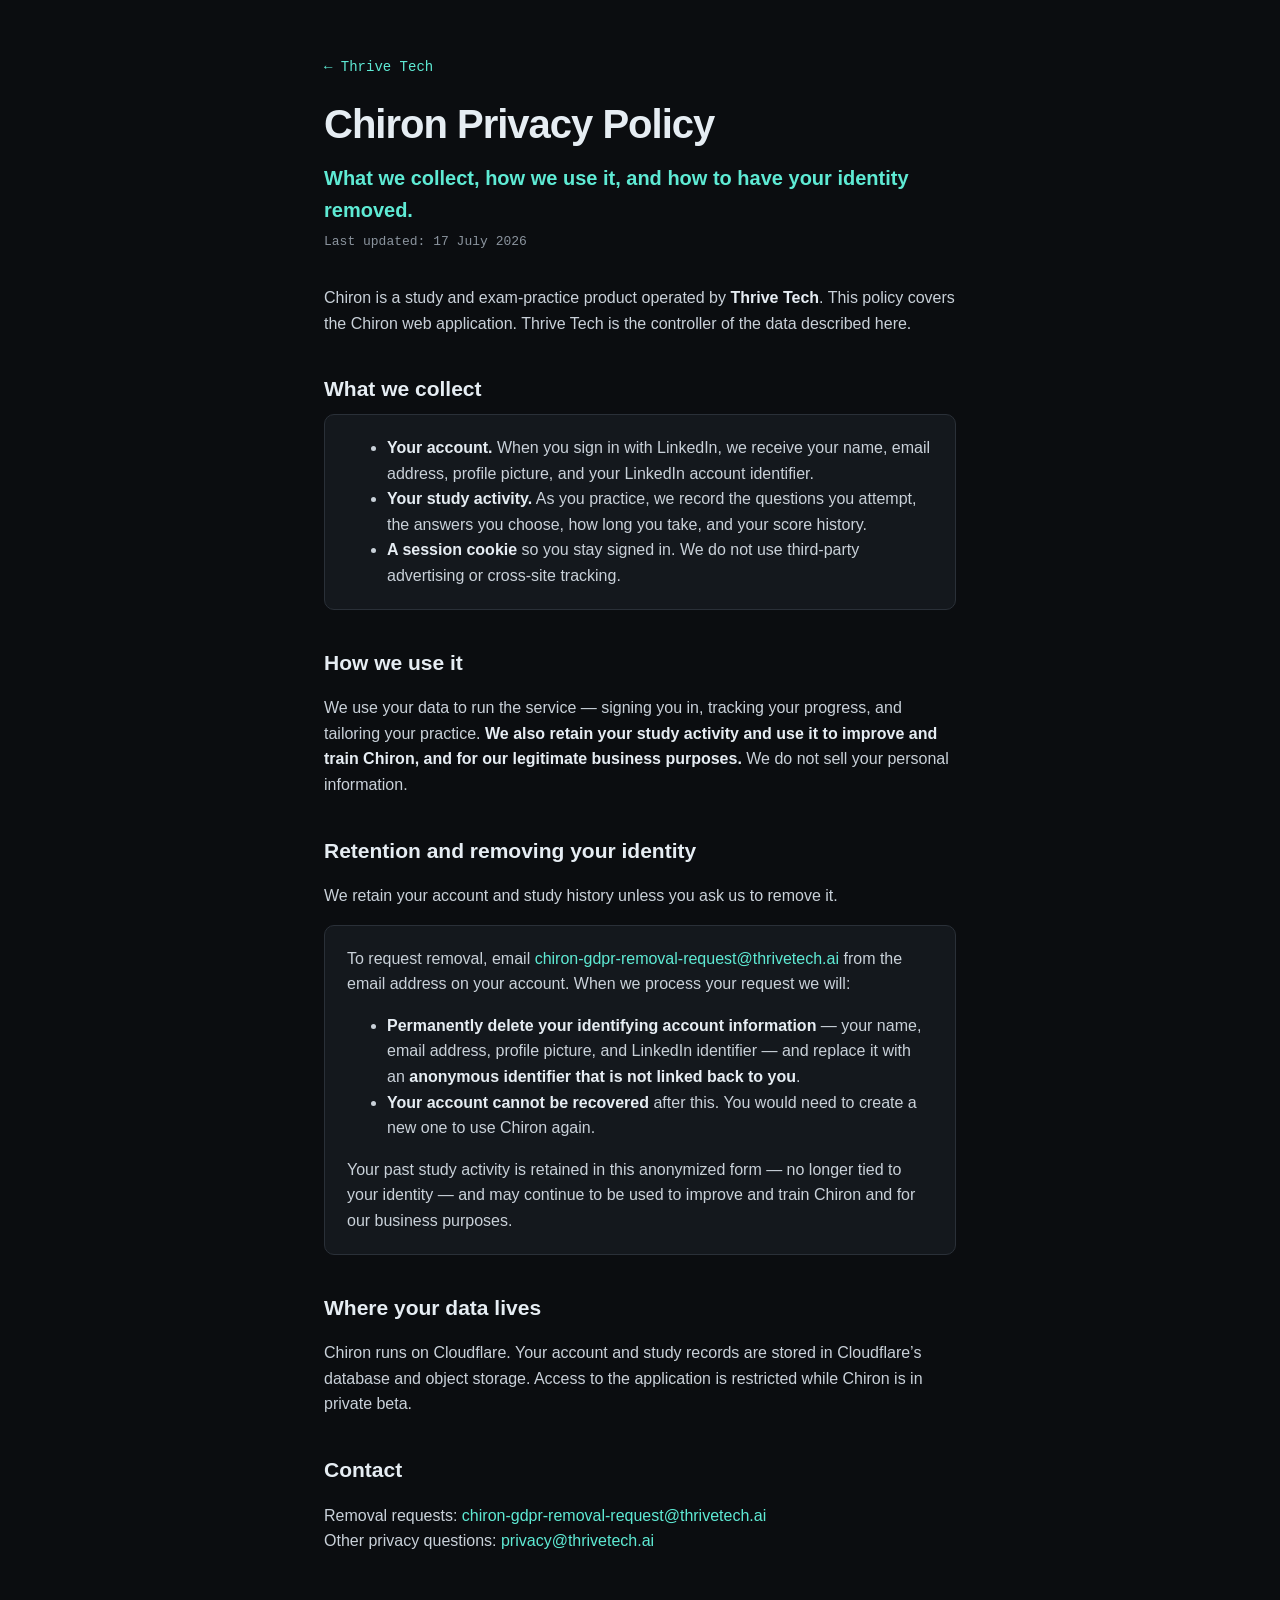
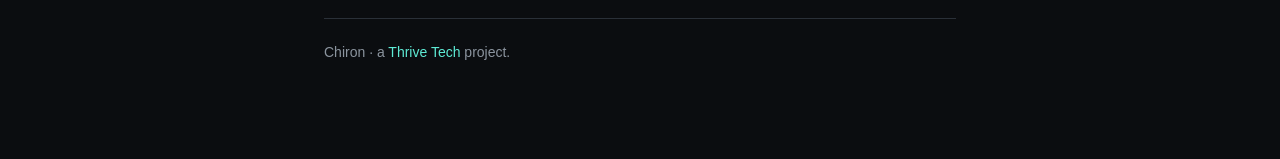
==== chiron/privacy.html @ 5a68277f "docs(chiron): add Chiron privacy policy page (Closes #24) Public privacy policy for the Chiron study" ====
<!DOCTYPE html>
<html lang="en">
<head>
  <meta charset="utf-8">
  <meta name="viewport" content="width=device-width, initial-scale=1">
  <title>Chiron Privacy Policy</title>
  <meta name="description" content="How Chiron handles your account and study data: what we collect, how we use it, and how to have your identifying information removed.">
  <meta property="og:title" content="Chiron Privacy Policy">
  <meta property="og:description" content="How Chiron handles your account and study data.">
  <meta property="og:url" content="https://thrivetech.ai/chiron/privacy.html">
  <meta property="og:type" content="website">
  <style>
    :root {
      --bg: #0b0d10; --surface: #14181d; --border: #2a3038;
      --text: #e6edf3; --muted: #8b949e; --accent: #5eead4;
      --mono: "SFMono-Regular", Consolas, "Liberation Mono", Menlo, monospace;
    }
    * { box-sizing: border-box; }
    html, body { margin: 0; padding: 0; background: var(--bg); color: var(--text);
      font-family: -apple-system, BlinkMacSystemFont, "Segoe UI", Roboto, "Helvetica Neue", Arial, sans-serif;
      line-height: 1.6; -webkit-font-smoothing: antialiased; }
    a { color: var(--accent); text-decoration: none; }
    a:hover { text-decoration: underline; }
    main { max-width: 680px; margin: 0 auto; padding: 56px 24px 96px; }
    .back { font-family: var(--mono); font-size: 14px; color: var(--muted); }
    h1 { font-size: 40px; letter-spacing: -1px; margin: 14px 0 6px; }
    .lede { font-size: 20px; color: var(--accent); margin: 0 0 6px; font-weight: 600; }
    .updated { font-family: var(--mono); font-size: 13px; color: var(--muted); margin: 0 0 32px; }
    h2 { font-size: 21px; margin: 36px 0 8px; }
    p, li { color: #c9d1d9; }
    strong { color: var(--text); }
    .card { background: var(--surface); border: 1px solid var(--border); border-radius: 10px; padding: 4px 22px; }
    code { font-family: var(--mono); background: var(--surface); border: 1px solid var(--border);
           border-radius: 5px; padding: 1px 6px; font-size: 14px; }
    footer { margin-top: 64px; padding-top: 22px; border-top: 1px solid var(--border); color: var(--muted); font-size: 14px; }
  </style>
</head>
<body>
<main>
  <div class="back"><a href="https://thrivetech.ai">&larr; Thrive Tech</a></div>
  <h1>Chiron Privacy Policy</h1>
  <p class="lede">What we collect, how we use it, and how to have your identity removed.</p>
  <p class="updated">Last updated: 17 July 2026</p>

  <p>Chiron is a study and exam-practice product operated by <strong>Thrive Tech</strong>. This policy covers the Chiron web application. Thrive Tech is the controller of the data described here.</p>

  <h2>What we collect</h2>
  <div class="card">
    <ul>
      <li><strong>Your account.</strong> When you sign in with LinkedIn, we receive your name, email address, profile picture, and your LinkedIn account identifier.</li>
      <li><strong>Your study activity.</strong> As you practice, we record the questions you attempt, the answers you choose, how long you take, and your score history.</li>
      <li><strong>A session cookie</strong> so you stay signed in. We do not use third-party advertising or cross-site tracking.</li>
    </ul>
  </div>

  <h2>How we use it</h2>
  <p>We use your data to run the service &mdash; signing you in, tracking your progress, and tailoring your practice. <strong>We also retain your study activity and use it to improve and train Chiron, and for our legitimate business purposes.</strong> We do not sell your personal information.</p>

  <h2>Retention and removing your identity</h2>
  <p>We retain your account and study history unless you ask us to remove it.</p>
  <div class="card">
    <p>To request removal, email <a href="mailto:chiron-gdpr-removal-request@thrivetech.ai">chiron-gdpr-removal-request@thrivetech.ai</a> from the email address on your account. When we process your request we will:</p>
    <ul>
      <li><strong>Permanently delete your identifying account information</strong> &mdash; your name, email address, profile picture, and LinkedIn identifier &mdash; and replace it with an <strong>anonymous identifier that is not linked back to you</strong>.</li>
      <li><strong>Your account cannot be recovered</strong> after this. You would need to create a new one to use Chiron again.</li>
    </ul>
    <p>Your past study activity is retained in this anonymized form &mdash; no longer tied to your identity &mdash; and may continue to be used to improve and train Chiron and for our business purposes.</p>
  </div>

  <h2>Where your data lives</h2>
  <p>Chiron runs on Cloudflare. Your account and study records are stored in Cloudflare&rsquo;s database and object storage. Access to the application is restricted while Chiron is in private beta.</p>

  <h2>Contact</h2>
  <p>Removal requests: <a href="mailto:chiron-gdpr-removal-request@thrivetech.ai">chiron-gdpr-removal-request@thrivetech.ai</a><br>
  Other privacy questions: <a href="mailto:privacy@thrivetech.ai">privacy@thrivetech.ai</a></p>

  <footer>Chiron &middot; a <a href="https://thrivetech.ai">Thrive Tech</a> project.</footer>
</main>
</body>
</html>
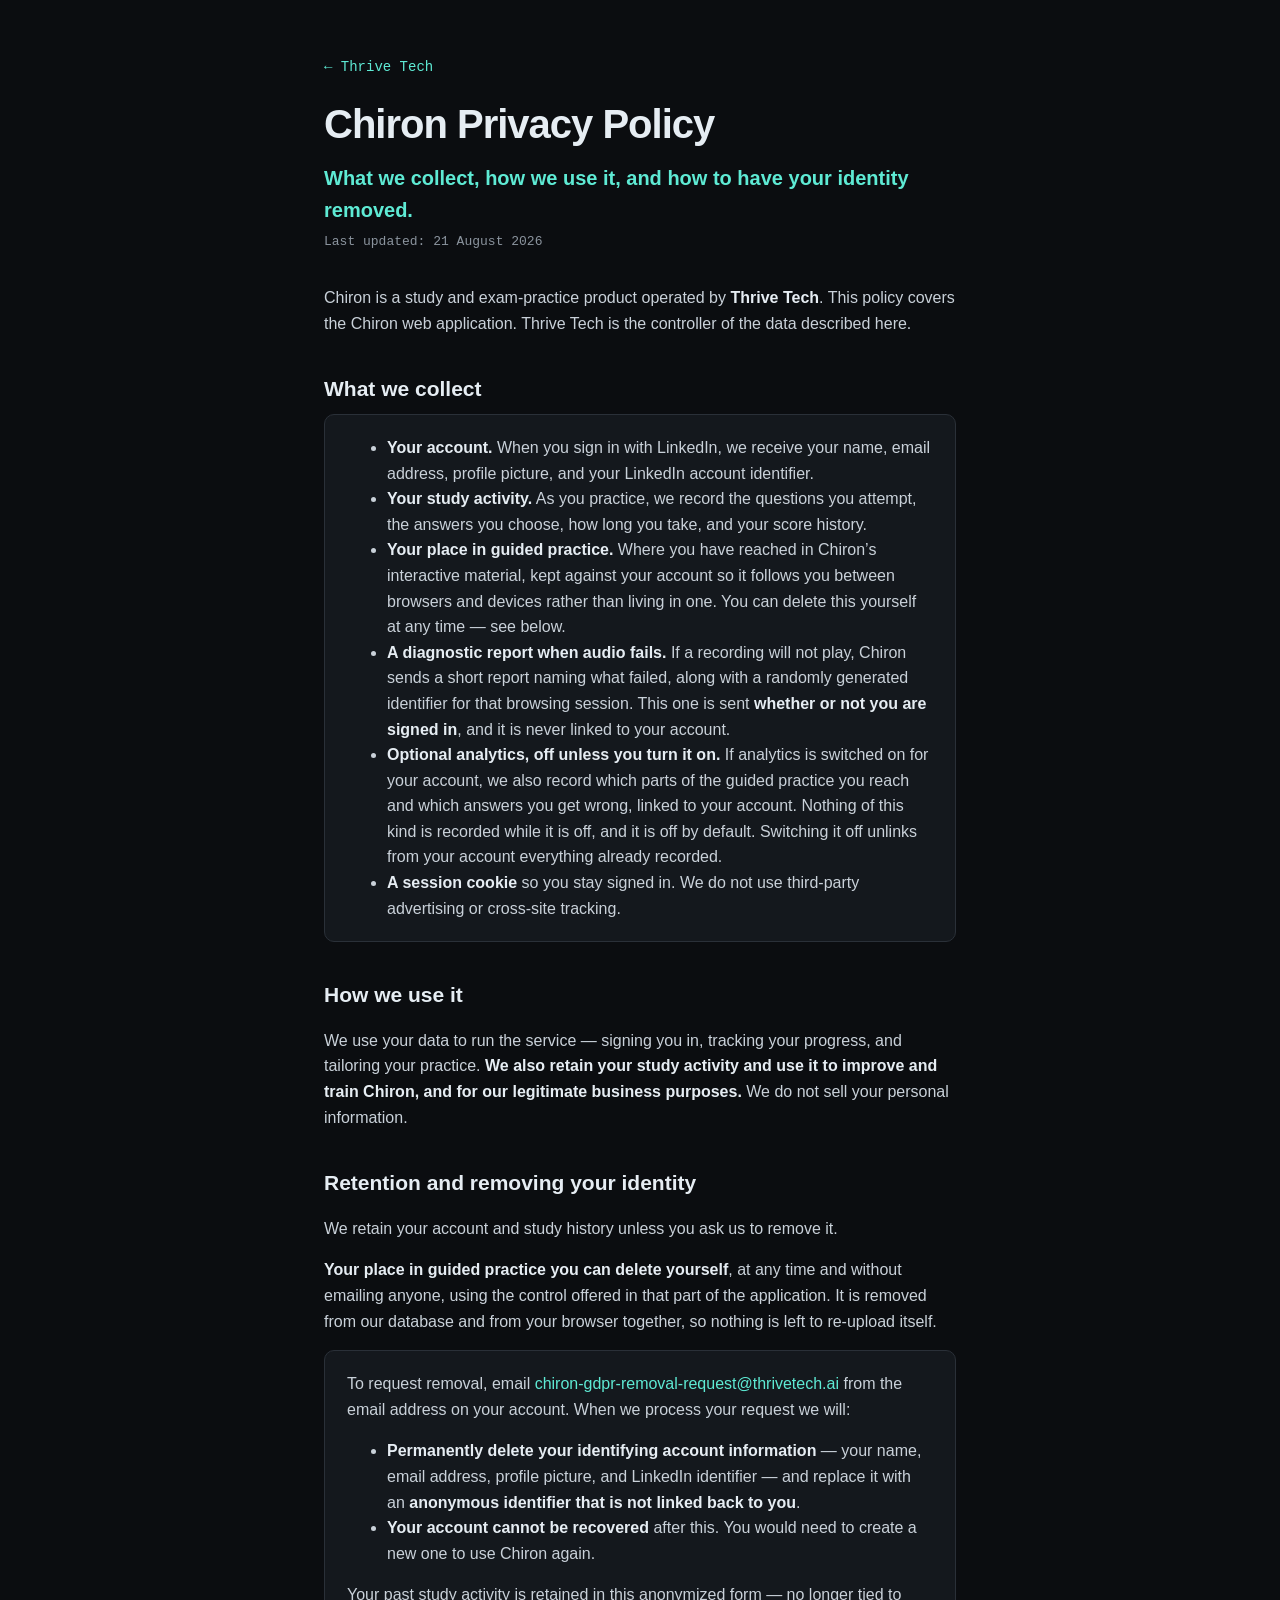
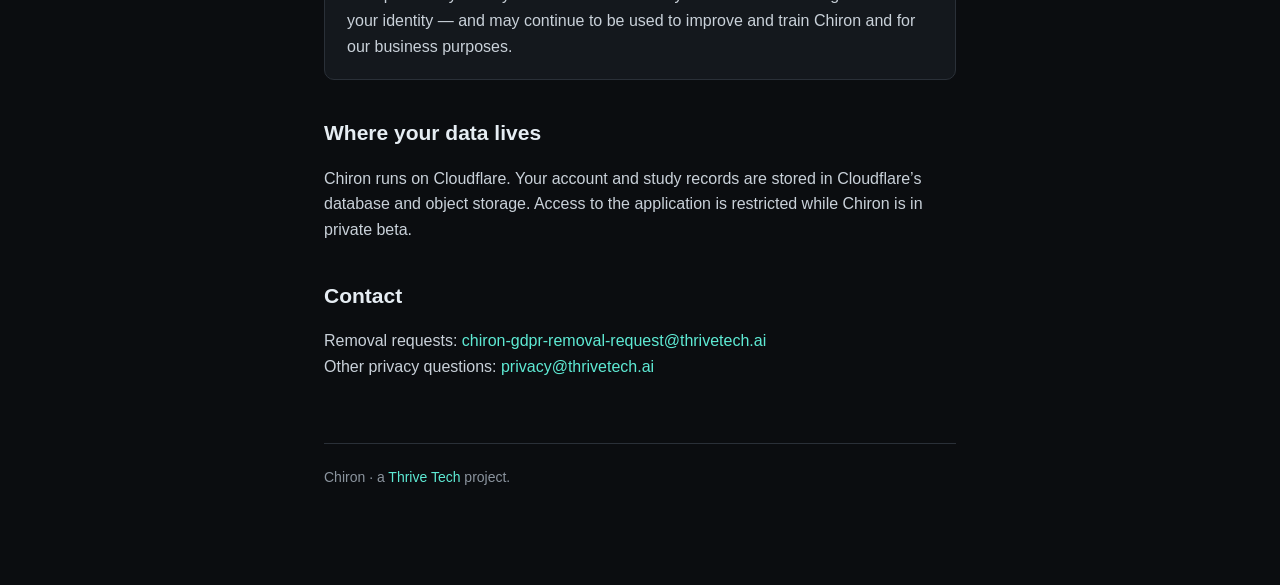
==== commit 7cb54104: "docs(chiron): describe saved progress, diagnostic reports and optional analytics (Closes #26) The po" ====
--- a/chiron/privacy.html
+++ b/chiron/privacy.html
@@ -40,7 +40,7 @@
   <div class="back"><a href="https://thrivetech.ai">&larr; Thrive Tech</a></div>
   <h1>Chiron Privacy Policy</h1>
   <p class="lede">What we collect, how we use it, and how to have your identity removed.</p>
-  <p class="updated">Last updated: 17 July 2026</p>
+  <p class="updated">Last updated: 21 August 2026</p>
 
   <p>Chiron is a study and exam-practice product operated by <strong>Thrive Tech</strong>. This policy covers the Chiron web application. Thrive Tech is the controller of the data described here.</p>
 
@@ -49,6 +49,9 @@
     <ul>
       <li><strong>Your account.</strong> When you sign in with LinkedIn, we receive your name, email address, profile picture, and your LinkedIn account identifier.</li>
       <li><strong>Your study activity.</strong> As you practice, we record the questions you attempt, the answers you choose, how long you take, and your score history.</li>
+      <li><strong>Your place in guided practice.</strong> Where you have reached in Chiron&rsquo;s interactive material, kept against your account so it follows you between browsers and devices rather than living in one. You can delete this yourself at any time &mdash; see below.</li>
+      <li><strong>A diagnostic report when audio fails.</strong> If a recording will not play, Chiron sends a short report naming what failed, along with a randomly generated identifier for that browsing session. This one is sent <strong>whether or not you are signed in</strong>, and it is never linked to your account.</li>
+      <li><strong>Optional analytics, off unless you turn it on.</strong> If analytics is switched on for your account, we also record which parts of the guided practice you reach and which answers you get wrong, linked to your account. Nothing of this kind is recorded while it is off, and it is off by default. Switching it off unlinks from your account everything already recorded.</li>
       <li><strong>A session cookie</strong> so you stay signed in. We do not use third-party advertising or cross-site tracking.</li>
     </ul>
   </div>
@@ -58,6 +61,7 @@
 
   <h2>Retention and removing your identity</h2>
   <p>We retain your account and study history unless you ask us to remove it.</p>
+  <p><strong>Your place in guided practice you can delete yourself</strong>, at any time and without emailing anyone, using the control offered in that part of the application. It is removed from our database and from your browser together, so nothing is left to re-upload itself.</p>
   <div class="card">
     <p>To request removal, email <a href="mailto:chiron-gdpr-removal-request@thrivetech.ai">chiron-gdpr-removal-request@thrivetech.ai</a> from the email address on your account. When we process your request we will:</p>
     <ul>
